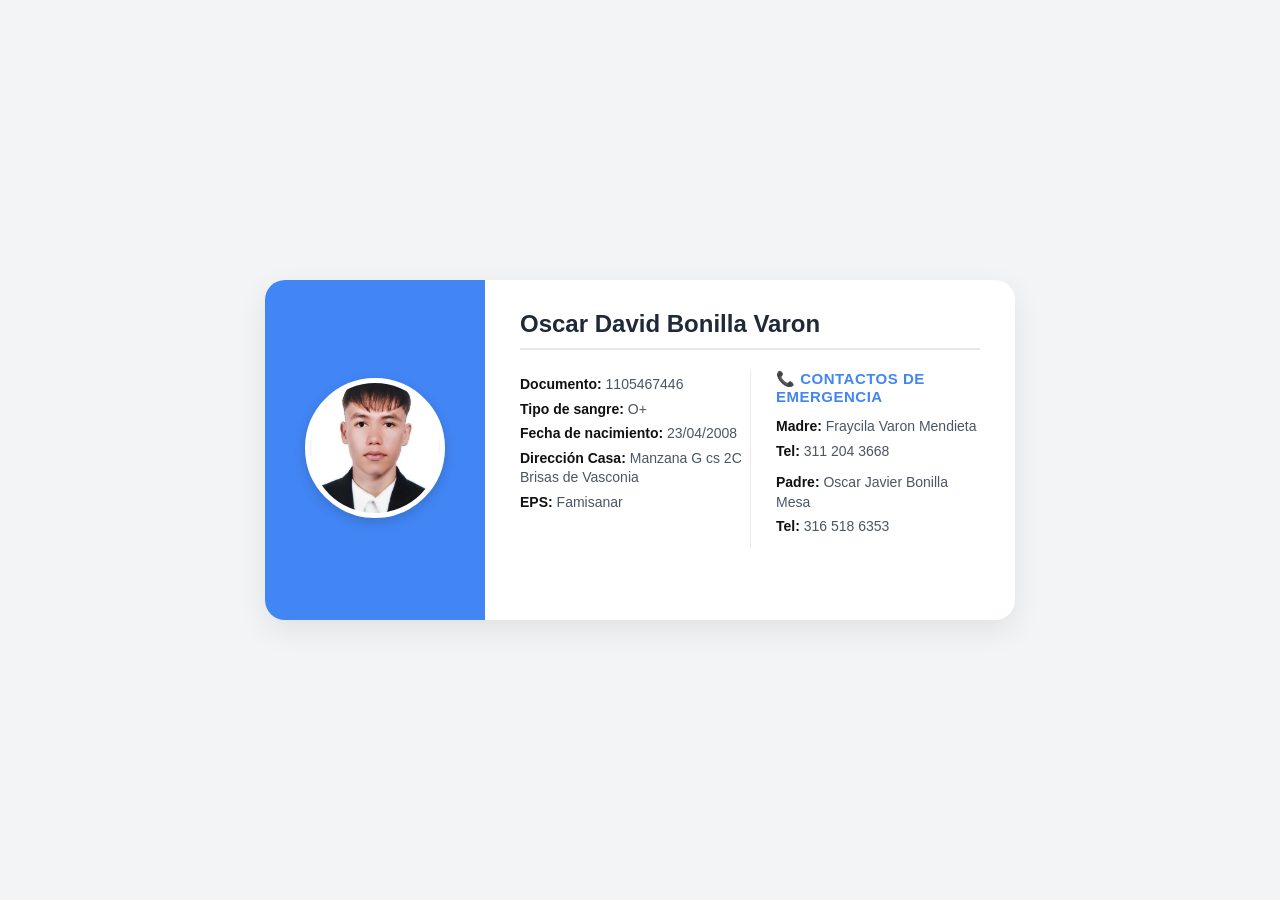
==== index.HTML @ a966cf71 "Tarjeta De ID" ====
<!DOCTYPE html>
<html lang="es">
<head>
    <meta charset="UTF-8">
    <meta name="viewport" content="width=device-width, initial-scale=1.0">
    <title>Tarjeta ID Oscar Bonilla</title>
    <link rel="stylesheet" href="styles.css">
</head>
<body>

<div class="card">
    <div class="card-left-banner">
        <img src="FOTO-TARJ-ID.jpeg" alt="Foto de Oscar" class="foto">
    </div>

    <div class="card-content">
        <h2>Oscar David Bonilla Varon</h2>
        
        <div class="info-grid">
            <div class="seccion">
                <p><strong>Documento:</strong> 1105467446</p>
                <p><strong>Tipo de sangre:</strong> O+</p>
                <p><strong>Fecha de nacimiento:</strong> 23/04/2008</p>
                <p><strong>Dirección Casa:</strong> Manzana G cs 2C Brisas de Vasconia</p>
                <p><strong>EPS:</strong> Famisanar</p>
            </div>

            <div class="seccion contactos">
                <h3>📞 Contactos de emergencia</h3>
                <div class="contacto-bloque">
                    <p><strong>Madre:</strong> Fraycila Varon Mendieta</p>
                    <p><strong>Tel:</strong> 311 204 3668</p>
                </div>
                <div class="contacto-bloque">
                    <p><strong>Padre:</strong> Oscar Javier Bonilla Mesa</p>
                    <p><strong>Tel:</strong> 316 518 6353</p>
                </div>
            </div>
        </div>
    </div>
</div>

</body>
</html>
---- styles.css ----
/* Reseteo general y tipografía */
*{
    margin: 0;
    padding: 0;
    box-sizing: border-box;
    font-family: Arial, Helvetica, sans-serif;
}

body{
    background-color: #f3f4f6; /* Fondo gris claro */
    display: flex;
    justify-content: center;
    align-items: center;
    min-height: 100vh;
    padding: 20px;
}

/* Contenedor principal en formato HORIZONTAL */
.card{
    width: 750px; /* Ancho extendido para diseño horizontal */
    height: 340px; /* Altura fija para mantener formato de carné */
    background: #ffffff;
    border-radius: 20px;
    box-shadow: 0 10px 30px rgba(0, 0, 0, 0.08);
    overflow: hidden;
    display: table; /* Reemplaza flexbox para máxima compatibilidad */
    transition: transform 0.3s ease, box-shadow 0.3s ease;
}

/* Columna izquierda: Banner azul */
.card-left-banner {
    display: table-cell;
    vertical-align: middle;
    background: #4285f4; /* Azul vibrante de referencia */
    width: 220px;
    text-align: center;
    position: relative;
}

/* Foto centrada en el bloque azul con borde blanco */
.foto{
    width: 140px;
    height: 140px;
    border-radius: 50%;
    border: 5px solid #ffffff;
    object-fit: cover;
    display: inline-block;
    background-color: #ffffff;
    box-shadow: 0 4px 12px rgba(0, 0, 0, 0.15);
}

/* Columna derecha: Contenido e información */
.card-content {
    display: table-cell;
    vertical-align: top;
    padding: 30px 35px;
}

h2{
    color: #1f2937;
    font-size: 24px;
    font-weight: 700;
    margin-bottom: 20px;
    border-bottom: 2px solid #e5e7eb;
    padding-bottom: 10px;
}

/* Estructura para poner los datos al lado de los contactos */
.info-grid {
    display: table;
    width: 100%;
}

.seccion {
    display: table-cell;
    width: 50%;
    vertical-align: top;
}

.seccion.contactos {
    padding-left: 25px;
    border-left: 1px solid #eaeaea; /* Línea divisoria vertical */
}

h3{
    color: #4285f4;
    font-size: 15px;
    font-weight: 700;
    margin-bottom: 12px;
    text-transform: uppercase;
    letter-spacing: 0.5px;
}

.contacto-bloque {
    margin-bottom: 12px;
}

p{
    font-size: 14px;
    color: #4b5563;
    margin: 5px 0;
    line-height: 1.4;
}

strong{
    color: #111111;
    font-weight: 600;
}

/* Animación al pasar el mouse */
.card:hover{
    transform: translateY(-4px);
    box-shadow: 0 15px 35px rgba(0, 0, 0, 0.12);
}
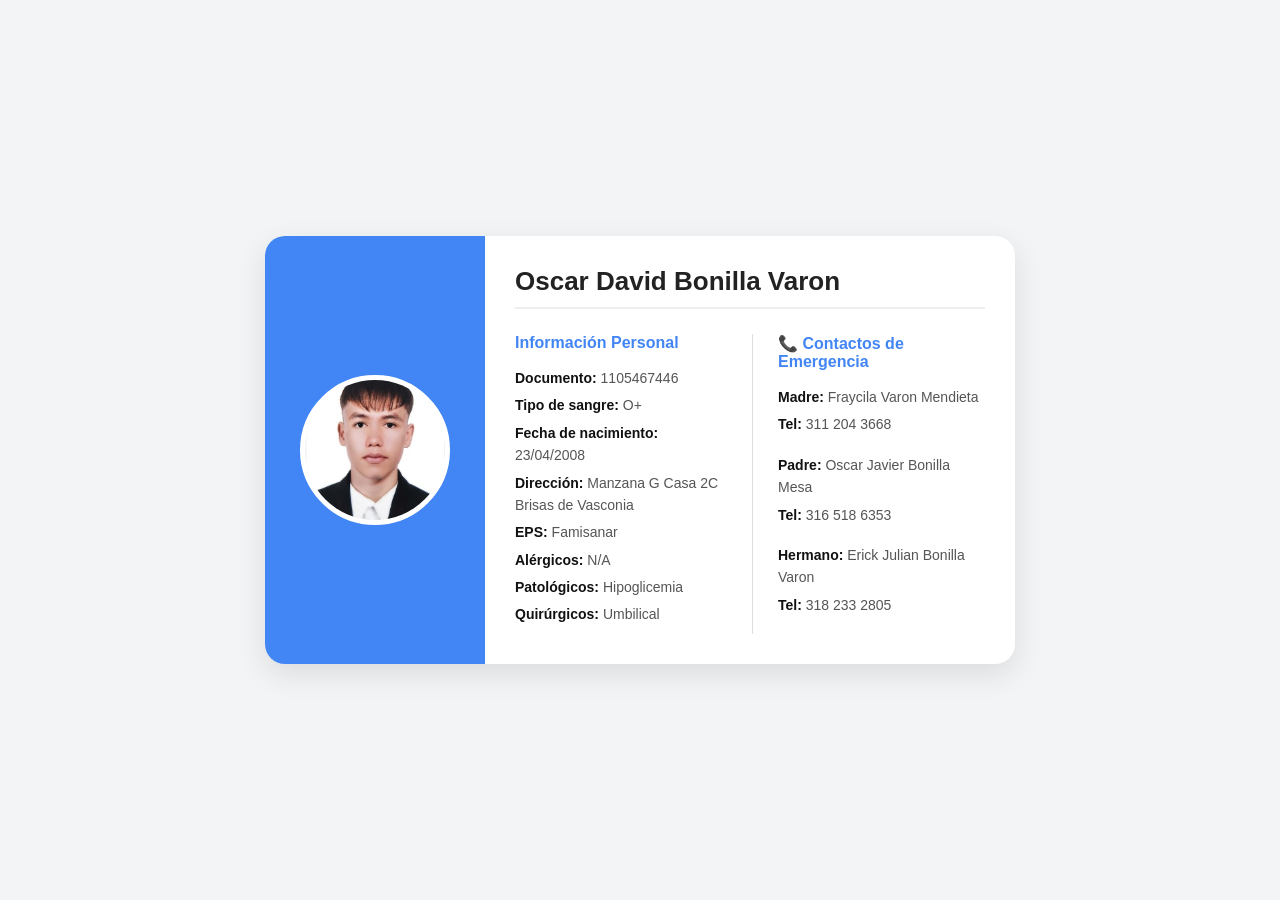
==== commit 133e199d: "cambios de tarjeta de ID" ====
--- a/index.HTML
+++ b/index.HTML
@@ -9,35 +9,55 @@
 <body>
 
 <div class="card">
+
     <div class="card-left-banner">
         <img src="FOTO-TARJ-ID.jpeg" alt="Foto de Oscar" class="foto">
     </div>
 
     <div class="card-content">
+
         <h2>Oscar David Bonilla Varon</h2>
-        
+
         <div class="info-grid">
+
             <div class="seccion">
+                <h3>Información Personal</h3>
+
                 <p><strong>Documento:</strong> 1105467446</p>
                 <p><strong>Tipo de sangre:</strong> O+</p>
                 <p><strong>Fecha de nacimiento:</strong> 23/04/2008</p>
-                <p><strong>Dirección Casa:</strong> Manzana G cs 2C Brisas de Vasconia</p>
+                <p><strong>Dirección:</strong> Manzana G Casa 2C Brisas de Vasconia</p>
                 <p><strong>EPS:</strong> Famisanar</p>
+                <p><strong>Alérgicos:</strong> N/A</p>
+                <p><strong>Patológicos:</strong> Hipoglicemia</p>
+                <p><strong>Quirúrgicos:</strong> Umbilical</p>
             </div>
 
             <div class="seccion contactos">
-                <h3>📞 Contactos de emergencia</h3>
+
+                <h3>📞 Contactos de Emergencia</h3>
+
                 <div class="contacto-bloque">
                     <p><strong>Madre:</strong> Fraycila Varon Mendieta</p>
                     <p><strong>Tel:</strong> 311 204 3668</p>
                 </div>
+
                 <div class="contacto-bloque">
                     <p><strong>Padre:</strong> Oscar Javier Bonilla Mesa</p>
                     <p><strong>Tel:</strong> 316 518 6353</p>
                 </div>
+
+                <div class="contacto-bloque">
+                    <p><strong>Hermano:</strong> Erick Julian Bonilla Varon</p>
+                    <p><strong>Tel:</strong> 318 233 2805</p>
+                </div>
+
             </div>
+
         </div>
+
     </div>
+
 </div>
 
 </body>
--- a/styles.css
+++ b/styles.css
@@ -1,114 +1,170 @@
-/* Reseteo general y tipografía */
+/* =========================
+   ESTILOS GENERALES
+========================= */
+
 *{
-    margin: 0;
-    padding: 0;
-    box-sizing: border-box;
-    font-family: Arial, Helvetica, sans-serif;
+    margin:0;
+    padding:0;
+    box-sizing:border-box;
+    font-family:Arial, Helvetica, sans-serif;
 }
 
 body{
-    background-color: #f3f4f6; /* Fondo gris claro */
-    display: flex;
-    justify-content: center;
-    align-items: center;
-    min-height: 100vh;
-    padding: 20px;
+    background:#f3f4f6;
+    display:flex;
+    justify-content:center;
+    align-items:center;
+    min-height:100vh;
+    padding:20px;
 }
 
-/* Contenedor principal en formato HORIZONTAL */
+/* =========================
+   TARJETA
+========================= */
+
 .card{
-    width: 750px; /* Ancho extendido para diseño horizontal */
-    height: 340px; /* Altura fija para mantener formato de carné */
-    background: #ffffff;
-    border-radius: 20px;
-    box-shadow: 0 10px 30px rgba(0, 0, 0, 0.08);
-    overflow: hidden;
-    display: table; /* Reemplaza flexbox para máxima compatibilidad */
-    transition: transform 0.3s ease, box-shadow 0.3s ease;
+    width:100%;
+    max-width:750px;
+    background:#fff;
+    border-radius:20px;
+    overflow:hidden;
+    box-shadow:0 10px 30px rgba(0,0,0,.10);
+    display:flex;
+    transition:.3s;
 }
 
-/* Columna izquierda: Banner azul */
-.card-left-banner {
-    display: table-cell;
-    vertical-align: middle;
-    background: #4285f4; /* Azul vibrante de referencia */
-    width: 220px;
-    text-align: center;
-    position: relative;
+.card:hover{
+    transform:translateY(-5px);
+    box-shadow:0 18px 40px rgba(0,0,0,.15);
 }
 
-/* Foto centrada en el bloque azul con borde blanco */
-.foto{
-    width: 140px;
-    height: 140px;
-    border-radius: 50%;
-    border: 5px solid #ffffff;
-    object-fit: cover;
-    display: inline-block;
-    background-color: #ffffff;
-    box-shadow: 0 4px 12px rgba(0, 0, 0, 0.15);
+/* =========================
+   LADO IZQUIERDO
+========================= */
+
+.card-left-banner{
+    width:220px;
+    background:#4285f4;
+    display:flex;
+    justify-content:center;
+    align-items:center;
+    padding:30px;
 }
 
-/* Columna derecha: Contenido e información */
-.card-content {
-    display: table-cell;
-    vertical-align: top;
-    padding: 30px 35px;
+.foto{
+    width:150px;
+    height:150px;
+    border-radius:50%;
+    object-fit:cover;
+    border:5px solid #fff;
+    background:#fff;
+}
+
+/* =========================
+   CONTENIDO
+========================= */
+
+.card-content{
+    flex:1;
+    padding:30px;
 }
 
 h2{
-    color: #1f2937;
-    font-size: 24px;
-    font-weight: 700;
-    margin-bottom: 20px;
-    border-bottom: 2px solid #e5e7eb;
-    padding-bottom: 10px;
+    font-size:26px;
+    color:#222;
+    margin-bottom:25px;
+    border-bottom:2px solid #eee;
+    padding-bottom:10px;
 }
 
-/* Estructura para poner los datos al lado de los contactos */
-.info-grid {
-    display: table;
-    width: 100%;
+.info-grid{
+    display:flex;
+    gap:30px;
 }
 
-.seccion {
-    display: table-cell;
-    width: 50%;
-    vertical-align: top;
+.seccion{
+    flex:1;
 }
 
-.seccion.contactos {
-    padding-left: 25px;
-    border-left: 1px solid #eaeaea; /* Línea divisoria vertical */
+.seccion.contactos{
+    border-left:1px solid #ddd;
+    padding-left:25px;
 }
 
 h3{
-    color: #4285f4;
-    font-size: 15px;
-    font-weight: 700;
-    margin-bottom: 12px;
-    text-transform: uppercase;
-    letter-spacing: 0.5px;
+    color:#4285f4;
+    margin-bottom:15px;
+    font-size:16px;
 }
 
-.contacto-bloque {
-    margin-bottom: 12px;
+.contacto-bloque{
+    margin-bottom:18px;
 }
 
 p{
-    font-size: 14px;
-    color: #4b5563;
-    margin: 5px 0;
-    line-height: 1.4;
+    font-size:14px;
+    color:#555;
+    line-height:1.6;
+    margin-bottom:5px;
 }
 
 strong{
-    color: #111111;
-    font-weight: 600;
+    color:#111;
 }
 
-/* Animación al pasar el mouse */
-.card:hover{
-    transform: translateY(-4px);
-    box-shadow: 0 15px 35px rgba(0, 0, 0, 0.12);
+/* =========================
+   RESPONSIVE
+========================= */
+
+@media (max-width:768px){
+
+    body{
+        padding:15px;
+        align-items:flex-start;
+    }
+
+    .card{
+        flex-direction:column;
+        max-width:420px;
+    }
+
+    .card-left-banner{
+        width:100%;
+        padding:25px;
+    }
+
+    .foto{
+        width:120px;
+        height:120px;
+    }
+
+    .card-content{
+        padding:20px;
+    }
+
+    h2{
+        text-align:center;
+        font-size:22px;
+    }
+
+    .info-grid{
+        flex-direction:column;
+        gap:20px;
+    }
+
+    .seccion.contactos{
+        border-left:none;
+        border-top:1px solid #ddd;
+        padding-left:0;
+        padding-top:20px;
+    }
+
+    h3{
+        text-align:center;
+    }
+
+    p{
+        font-size:15px;
+        word-break:break-word;
+    }
 }
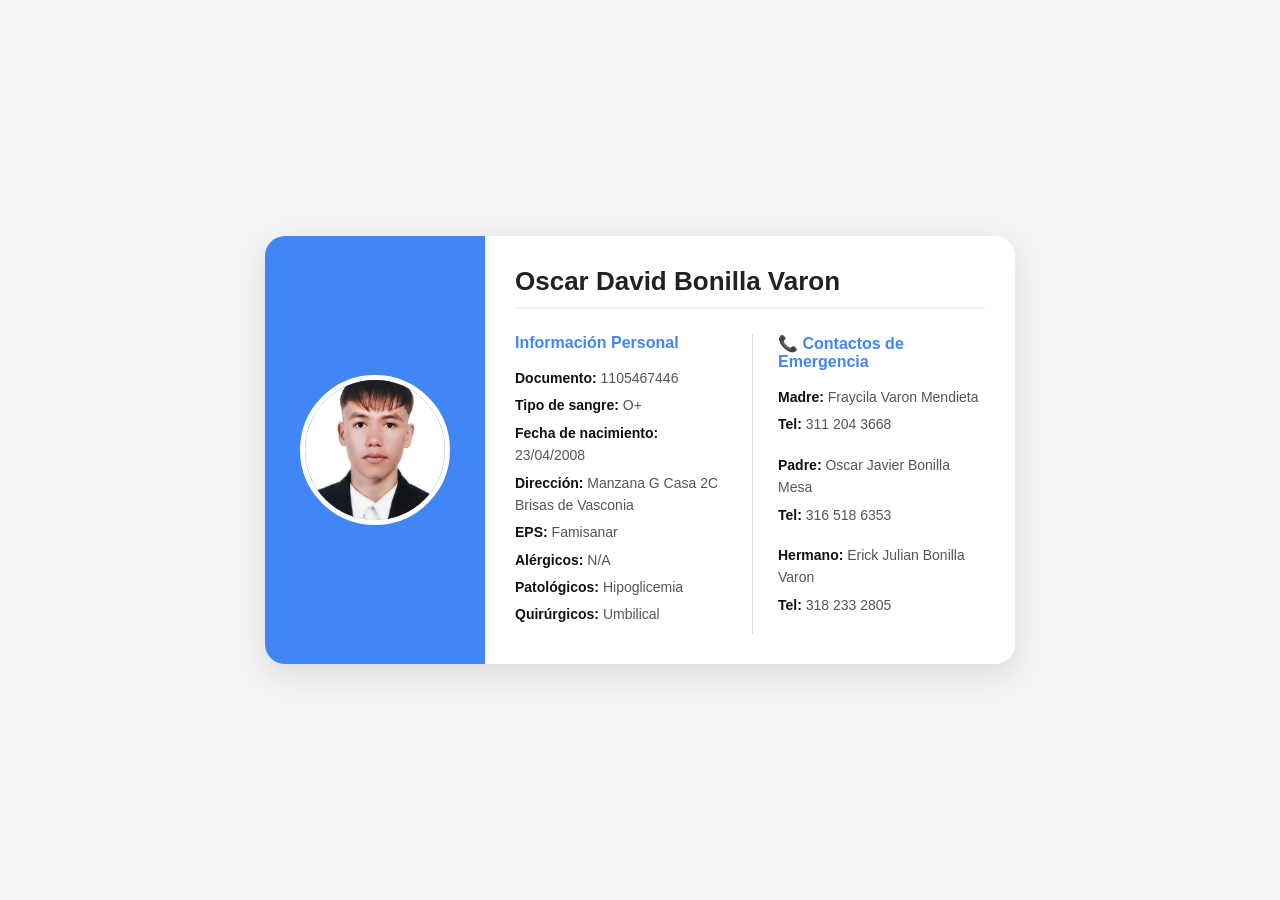
==== commit 2ca1ff8c: "cambios de tarjeta de Emerg" ====
--- a/index.HTML
+++ b/index.HTML
@@ -3,7 +3,7 @@
 <head>
     <meta charset="UTF-8">
     <meta name="viewport" content="width=device-width, initial-scale=1.0">
-    <title>Tarjeta ID Oscar Bonilla</title>
+    <title>Tarj Emerg Oscar Bonilla</title>
     <link rel="stylesheet" href="styles.css">
 </head>
 <body>
